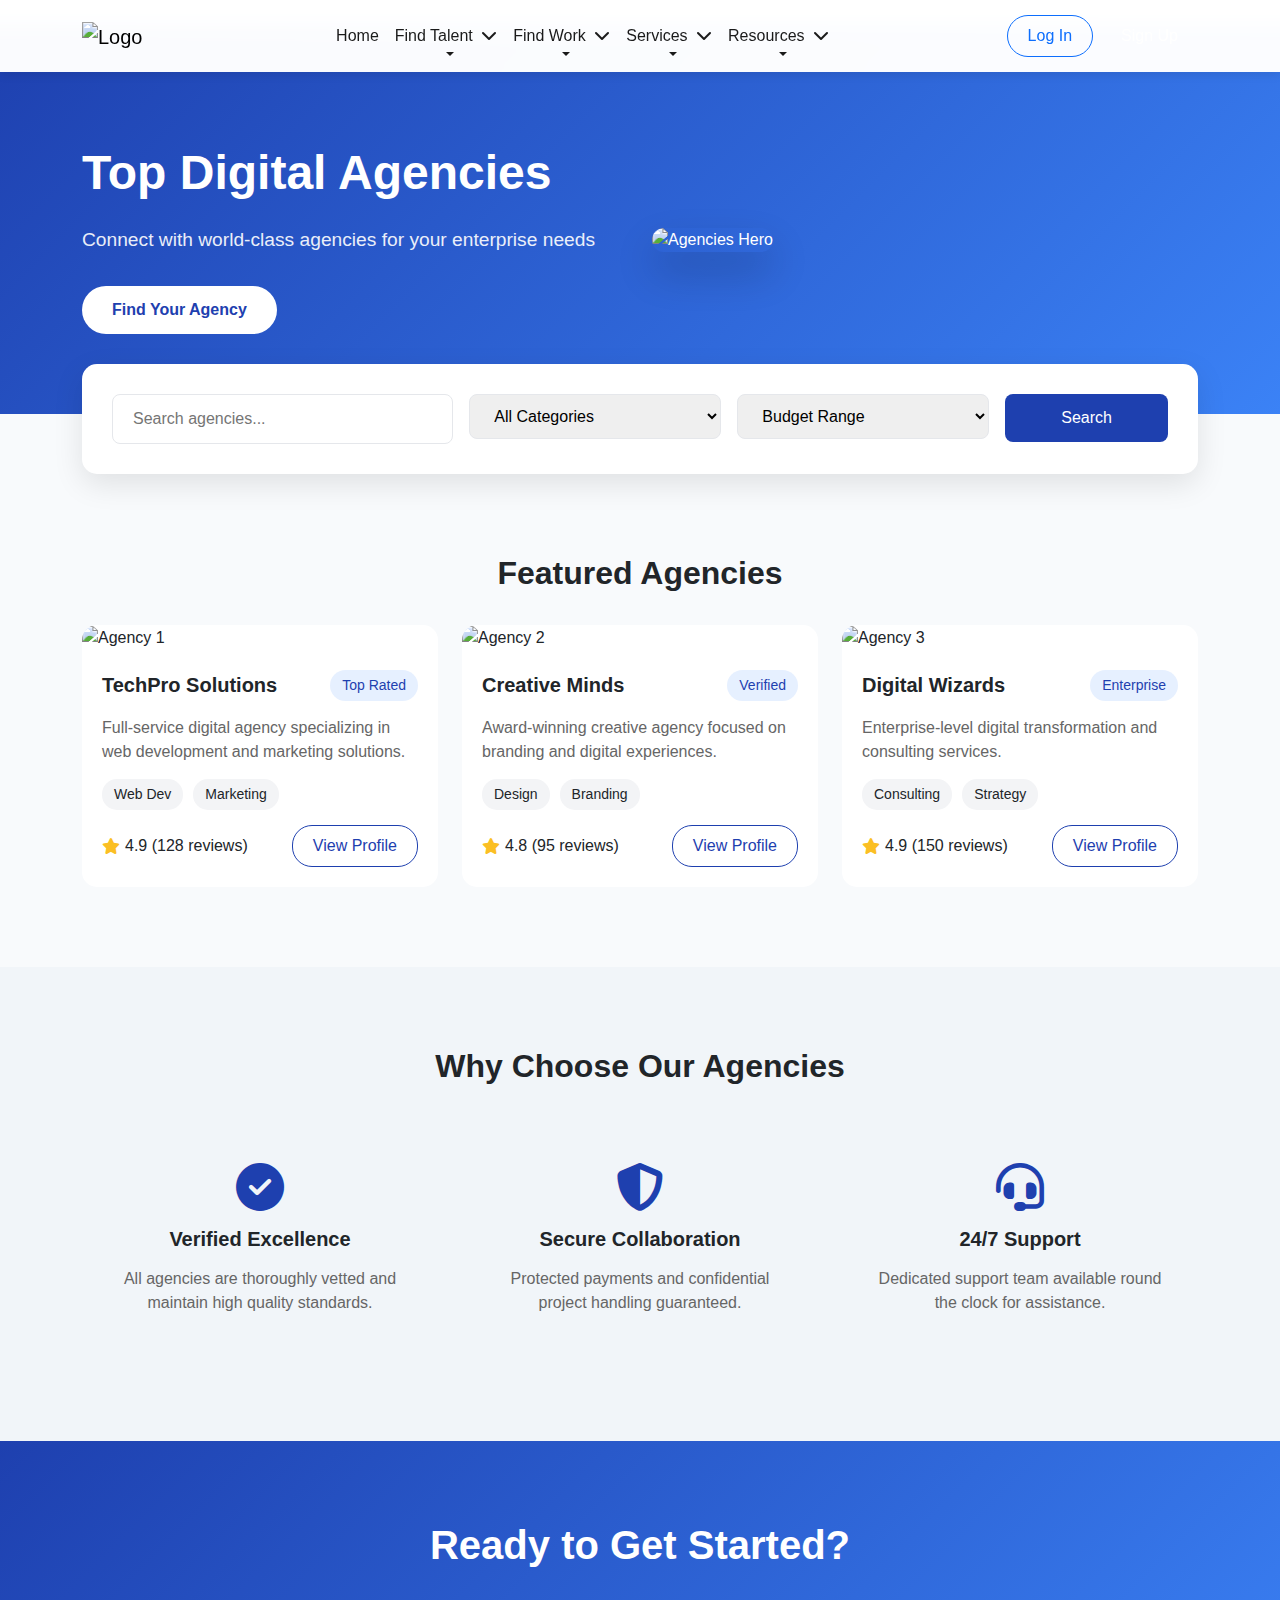
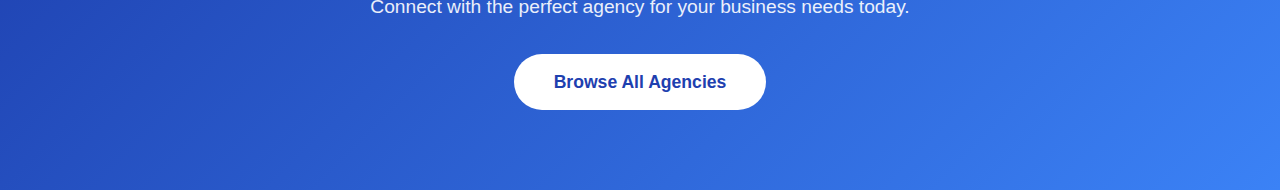
==== agencies.html @ 911f2a46 "Add files via upload" ====
<!DOCTYPE html>
<html lang="en">
<head>
    <meta charset="UTF-8">
    <meta name="viewport" content="width=device-width, initial-scale=1.0">
    <title>Top Agencies | DropServicePro</title>
    <link href="https://cdn.jsdelivr.net/npm/bootstrap@5.3.2/dist/css/bootstrap.min.css" rel="stylesheet">
    <link rel="stylesheet" href="https://cdnjs.cloudflare.com/ajax/libs/font-awesome/6.4.0/css/all.min.css">
    <!-- Include your navigation CSS file -->
    <link rel="stylesheet" href="navigation.css">
</head>
<body style="background-color: #f8fafc; font-family: 'Inter', sans-serif;">

  <header class="header-main fixed-top">
    <nav class="navbar navbar-expand-lg">
        <div class="container">
            <!-- Logo with Home Link -->
            <a class="navbar-brand" href="index.html">
                <img src="logo.png" alt="Logo" class="main-logo">
            </a>

            <!-- Mobile Toggle -->
            <button class="navbar-toggler" type="button" data-bs-toggle="collapse" data-bs-target="#mainNav">
                <span class="navbar-toggler-icon"></span>
            </button>

            <!-- Main Navigation -->
            <div class="collapse navbar-collapse" id="mainNav">
                <ul class="navbar-nav mx-auto">
                    <!-- Home -->
                    <li class="nav-item">
                        <a class="nav-link" href="index.html">Home</a>
                    </li>

                    <!-- Find Talent Dropdown -->
                    <li class="nav-item dropdown">
                        <a class="nav-link dropdown-toggle" href="#" data-bs-toggle="dropdown">
                            Find Talent
                            <i class="fas fa-chevron-down ms-1"></i>
                        </a>
                        <div class="dropdown-menu">
                            <a class="dropdown-item" href="freelancers.html">Browse Freelancers</a>
                            <a class="dropdown-item" href="agencies.html">Agencies</a>
                            <a class="dropdown-item" href="post-project.html">Post a Project</a>
                        </div>
                    </li>

                    <!-- Find Work Dropdown -->
                    <li class="nav-item dropdown">
                        <a class="nav-link dropdown-toggle" href="#" data-bs-toggle="dropdown">
                            Find Work
                            <i class="fas fa-chevron-down ms-1"></i>
                        </a>
                        <div class="dropdown-menu">
                            <a class="dropdown-item" href="jobs.html">Browse Jobs</a>
                            <a class="dropdown-item" href="saved-jobs.html">Saved Jobs</a>
                            <a class="dropdown-item" href="proposals.html">Proposals</a>
                        </div>
                    </li>

                    <!-- Services -->
                    <li class="nav-item dropdown">
                        <a class="nav-link dropdown-toggle" href="#" data-bs-toggle="dropdown">
                            Services
                            <i class="fas fa-chevron-down ms-1"></i>
                        </a>
                        <div class="dropdown-menu">
                            <a class="dropdown-item" href="service.html">All Services</a>
                            <a class="dropdown-item" href="development.html">Development</a>
                            <a class="dropdown-item" href="design.html">Design</a>
                            <a class="dropdown-item" href="marketing.html">Marketing</a>
                        </div>
                    </li>

                    <!-- Resources -->
                    <li class="nav-item dropdown">
                        <a class="nav-link dropdown-toggle" href="#" data-bs-toggle="dropdown">
                            Resources
                            <i class="fas fa-chevron-down ms-1"></i>
                        </a>
                        <div class="dropdown-menu">
                            <a class="dropdown-item" href="blog.html">Blog</a>
                            <a class="dropdown-item" href="guides.html">Guides</a>
                            <a class="dropdown-item" href="community.html">Community</a>
                        </div>
                    </li>
                </ul>

                <!-- Auth Buttons -->
                <div class="nav-auth d-flex align-items-center">
                    <a href="login.html" class="btn btn-outline-primary me-2">Log In</a>
                    <a href="signup.html" class="btn btn-primary">Sign Up</a>
                    
                    <!-- User Dropdown (show when logged in) -->
                    <div class="dropdown user-dropdown d-none">
                        <button class="btn dropdown-toggle" type="button" data-bs-toggle="dropdown">
                            <img src="avatar.jpg" alt="User" class="avatar-sm rounded-circle">
                            <span class="ms-2">John Doe</span>
                        </button>
                        <ul class="dropdown-menu dropdown-menu-end">
                            <li><a class="dropdown-item" href="profile.html">
                                <i class="fas fa-user me-2"></i>Profile</a></li>
                            <li><a class="dropdown-item" href="dashboard.html">
                                <i class="fas fa-tachometer-alt me-2"></i>Dashboard</a></li>
                            <li><a class="dropdown-item" href="settings.html">
                                <i class="fas fa-cog me-2"></i>Settings</a></li>
                            <li><hr class="dropdown-divider"></li>
                            <li><a class="dropdown-item text-danger" href="logout.html">
                                <i class="fas fa-sign-out-alt me-2"></i>Logout</a></li>
                        </ul>
                    </div>
                </div>
            </div>
        </div>
    </nav>
</header>
<br>

    <!-- Hero Section -->
    <section style="background: linear-gradient(135deg, #1e40af 0%, #3b82f6 100%); padding: 120px 0 80px; color: white;">
        <div class="container">
            <div class="row align-items-center">
                <div class="col-lg-6" style="animation: fadeInLeft 1s ease;">
                    <h1 style="font-size: 3rem; font-weight: 700; margin-bottom: 1.5rem;">
                        Top Digital Agencies
                    </h1>
                    <p style="font-size: 1.2rem; opacity: 0.9; margin-bottom: 2rem;">
                        Connect with world-class agencies for your enterprise needs
                    </p>
                    <button style="background: white; color: #1e40af; border: none; padding: 12px 30px; border-radius: 25px; font-weight: 600; transition: transform 0.3s ease; cursor: pointer;" 
                            onmouseover="this.style.transform='translateY(-3px)'" 
                            onmouseout="this.style.transform='translateY(0)'">
                        Find Your Agency
                    </button>
                </div>
                <div class="col-lg-6" style="animation: fadeInRight 1s ease;">
                    <img src="https://via.placeholder.com/600x400" alt="Agencies Hero" 
                         style="width: 100%; border-radius: 20px; box-shadow: 0 20px 40px rgba(0,0,0,0.2);">
                </div>
            </div>
        </div>
    </section>

    <!-- Search and Filter Section -->
    <section style="margin-top: -50px;">
        <div class="container">
            <div style="background: white; border-radius: 15px; padding: 30px; box-shadow: 0 10px 30px rgba(0,0,0,0.1);">
                <div class="row g-3">
                    <div class="col-lg-4">
                        <input type="text" placeholder="Search agencies..." 
                               style="width: 100%; padding: 12px 20px; border: 1px solid #e5e7eb; border-radius: 8px; font-size: 1rem;">
                    </div>
                    <div class="col-lg-3">
                        <select style="width: 100%; padding: 12px 20px; border: 1px solid #e5e7eb; border-radius: 8px; font-size: 1rem;">
                            <option>All Categories</option>
                            <option>Web Development</option>
                            <option>Digital Marketing</option>
                            <option>Design Services</option>
                        </select>
                    </div>
                    <div class="col-lg-3">
                        <select style="width: 100%; padding: 12px 20px; border: 1px solid #e5e7eb; border-radius: 8px; font-size: 1rem;">
                            <option>Budget Range</option>
                            <option>$1K - $5K</option>
                            <option>$5K - $10K</option>
                            <option>$10K+</option>
                        </select>
                    </div>
                    <div class="col-lg-2">
                        <button style="width: 100%; padding: 12px 20px; background: #1e40af; color: white; border: none; border-radius: 8px; font-weight: 500; cursor: pointer;">
                            Search
                        </button>
                    </div>
                </div>
            </div>
        </div>
    </section>

    <!-- Featured Agencies -->
    <section style="padding: 80px 0;">
        <div class="container">
            <h2 style="font-size: 2rem; font-weight: 700; margin-bottom: 2rem; text-align: center;">Featured Agencies</h2>
            
            <div class="row g-4">
                <!-- Agency Card 1 -->
                <div class="col-lg-4">
                    <div style="background: white; border-radius: 15px; overflow: hidden; transition: transform 0.3s ease; cursor: pointer;" 
                         onmouseover="this.style.transform='translateY(-10px)'" 
                         onmouseout="this.style.transform='translateY(0)'">
                        <img src="https://via.placeholder.com/400x200" alt="Agency 1" style="width: 100%;">
                        <div style="padding: 20px;">
                            <div style="display: flex; justify-content: space-between; align-items: center; margin-bottom: 15px;">
                                <h3 style="font-size: 1.25rem; font-weight: 600; margin: 0;">TechPro Solutions</h3>
                                <span style="background: #e6f0ff; color: #1e40af; padding: 5px 12px; border-radius: 20px; font-size: 0.875rem;">
                                    Top Rated
                                </span>
                            </div>
                            <p style="color: #666; margin-bottom: 15px;">Full-service digital agency specializing in web development and marketing solutions.</p>
                            <div style="display: flex; gap: 10px; margin-bottom: 15px;">
                                <span style="background: #f3f4f6; padding: 5px 12px; border-radius: 15px; font-size: 0.875rem;">Web Dev</span>
                                <span style="background: #f3f4f6; padding: 5px 12px; border-radius: 15px; font-size: 0.875rem;">Marketing</span>
                            </div>
                            <div style="display: flex; justify-content: space-between; align-items: center;">
                                <div style="display: flex; align-items: center;">
                                    <i class="fas fa-star" style="color: #fbbf24;"></i>
                                    <span style="margin-left: 5px;">4.9 (128 reviews)</span>
                                </div>
                                <button style="background: transparent; color: #1e40af; border: 1px solid #1e40af; padding: 8px 20px; border-radius: 20px; font-weight: 500; cursor: pointer;">
                                    View Profile
                                </button>
                            </div>
                        </div>
                    </div>
                </div>
                <style>
                  .header-main {
    background: rgba(255, 255, 255, 0.98);
    backdrop-filter: blur(10px);
    box-shadow: 0 2px 10px rgba(0,0,0,0.1);
}

.navbar {
    padding: 15px 0;
}

.main-logo {
    height: 40px;
    width: auto;
}
/* Header & Navigation Styles */
.header-main {
    background: rgba(255, 255, 255, 0.98);
    backdrop-filter: blur(10px);
    box-shadow: 0 2px 10px rgba(0,0,0,0.1);
}

.navbar {
    padding: 15px 0;
}

.main-logo {
    height: 40px;
    width: auto;
}

/* Navigation Links */
.navbar-nav .nav-link {
    font-weight: 500;
    padding: 8px 16px;
    color: #1a1a1a;
    transition: all 0.3s ease;
    position: relative;
}

.navbar-nav .nav-link:hover {
    color: var(--primary-color);
}

.navbar-nav .nav-link::after {
    content: '';
    position: absolute;
    bottom: 0;
    left: 50%;
    transform: translateX(-50%);
    width: 0;
    height: 2px;
    background: var(--primary-color);
    transition: width 0.3s ease;
}

.navbar-nav .nav-link:hover::after {
    width: 80%;
}

/* Dropdown Styles */
.dropdown-menu {
    border: none;
    box-shadow: 0 10px 30px rgba(0,0,0,0.1);
    border-radius: 12px;
    padding: 1rem;
    margin-top: 15px;
    animation: dropdownFade 0.3s ease;
}

@keyframes dropdownFade {
    from {
        opacity: 0;
        transform: translateY(10px);
    }
    to {
        opacity: 1;
        transform: translateY(0);
    }
}

.dropdown-item {
    padding: 8px 16px;
    border-radius: 6px;
    transition: all 0.3s ease;
}

.dropdown-item:hover {
    background-color: rgba(37,99,235,0.1);
    color: var(--primary-color);
    transform: translateX(5px);
}

/* Mega Menu */
.megamenu {
    padding: 1rem;
    width: 100%;
    border-radius: 12px;
    box-shadow: 0 10px 30px rgba(0,0,0,0.1);
}

.dropdown-header {
    font-weight: 600;
    color: #1a1a1a;
    padding: 0.5rem 1rem;
    margin-bottom: 0.5rem;
}

.dropdown-promo {
    background: linear-gradient(45deg, #2563eb, #1e40af);
    color: white;
    padding: 1.5rem;
    border-radius: 12px;
}

.dropdown-promo h6 {
    color: white;
    margin-bottom: 1rem;
}

/* Auth Buttons */
.nav-auth .btn {
    padding: 8px 20px;
    border-radius: 25px;
    font-weight: 500;
    transition: all 0.3s ease;
}

.nav-auth .btn-outline-primary:hover {
    background: var(--primary-color);
    color: white;
    transform: translateY(-2px);
}

.nav-auth .btn-primary {
    background: var(--primary-color);
    border: none;
}

.nav-auth .btn-primary:hover {
    background: var(--primary-dark);
    transform: translateY(-2px);
    box-shadow: 0 5px 15px rgba(37,99,235,0.3);
}

/* User Dropdown */
.avatar-sm {
    width: 32px;
    height: 32px;
    object-fit: cover;
}

.user-dropdown .dropdown-toggle {
    padding: 5px 15px;
    border-radius: 25px;
    border: 1px solid #e5e7eb;
    background: white;
    transition: all 0.3s ease;
}

.user-dropdown .dropdown-toggle:hover {
    border-color: var(--primary-color);
}

/* Badges */
.badge {
    padding: 0.35em 0.65em;
    font-size: 0.75em;
    font-weight: 500;
    border-radius: 20px;
}

/* Responsive */
@media (max-width: 991px) {
    .megamenu {
        padding: 1rem;
    }
    
    .dropdown-promo {
        margin-top: 1rem;
    }
    
    .nav-auth {
        margin-top: 1rem;
        justify-content: center;
    }
}
            </style>
                <!-- Agency Card 2 -->
                <div class="col-lg-4">
                    <div style="background: white; border-radius: 15px; overflow: hidden; transition: transform 0.3s ease; cursor: pointer;" 
                         onmouseover="this.style.transform='translateY(-10px)'" 
                         onmouseout="this.style.transform='translateY(0)'">
                        <img src="https://via.placeholder.com/400x200" alt="Agency 2" style="width: 100%;">
                        <div style="padding: 20px;">
                            <div style="display: flex; justify-content: space-between; align-items: center; margin-bottom: 15px;">
                                <h3 style="font-size: 1.25rem; font-weight: 600; margin: 0;">Creative Minds</h3>
                                <span style="background: #e6f0ff; color: #1e40af; padding: 5px 12px; border-radius: 20px; font-size: 0.875rem;">
                                    Verified
                                </span>
                            </div>
                            <p style="color: #666; margin-bottom: 15px;">Award-winning creative agency focused on branding and digital experiences.</p>
                            <div style="display: flex; gap: 10px; margin-bottom: 15px;">
                                <span style="background: #f3f4f6; padding: 5px 12px; border-radius: 15px; font-size: 0.875rem;">Design</span>
                                <span style="background: #f3f4f6; padding: 5px 12px; border-radius: 15px; font-size: 0.875rem;">Branding</span>
                            </div>
                            <div style="display: flex; justify-content: space-between; align-items: center;">
                                <div style="display: flex; align-items: center;">
                                    <i class="fas fa-star" style="color: #fbbf24;"></i>
                                    <span style="margin-left: 5px;">4.8 (95 reviews)</span>
                                </div>
                                <button style="background: transparent; color: #1e40af; border: 1px solid #1e40af; padding: 8px 20px; border-radius: 20px; font-weight: 500; cursor: pointer;">
                                    View Profile
                                </button>
                            </div>
                        </div>
                    </div>
                </div>

                <!-- Agency Card 3 -->
                <div class="col-lg-4">
                    <div style="background: white; border-radius: 15px; overflow: hidden; transition: transform 0.3s ease; cursor: pointer;" 
                         onmouseover="this.style.transform='translateY(-10px)'" 
                         onmouseout="this.style.transform='translateY(0)'">
                        <img src="https://via.placeholder.com/400x200" alt="Agency 3" style="width: 100%;">
                        <div style="padding: 20px;">
                            <div style="display: flex; justify-content: space-between; align-items: center; margin-bottom: 15px;">
                                <h3 style="font-size: 1.25rem; font-weight: 600; margin: 0;">Digital Wizards</h3>
                                <span style="background: #e6f0ff; color: #1e40af; padding: 5px 12px; border-radius: 20px; font-size: 0.875rem;">
                                    Enterprise
                                </span>
                            </div>
                            <p style="color: #666; margin-bottom: 15px;">Enterprise-level digital transformation and consulting services.</p>
                            <div style="display: flex; gap: 10px; margin-bottom: 15px;">
                                <span style="background: #f3f4f6; padding: 5px 12px; border-radius: 15px; font-size: 0.875rem;">Consulting</span>
                                <span style="background: #f3f4f6; padding: 5px 12px; border-radius: 15px; font-size: 0.875rem;">Strategy</span>
                            </div>
                            <div style="display: flex; justify-content: space-between; align-items: center;">
                                <div style="display: flex; align-items: center;">
                                    <i class="fas fa-star" style="color: #fbbf24;"></i>
                                    <span style="margin-left: 5px;">4.9 (150 reviews)</span>
                                </div>
                                <button style="background: transparent; color: #1e40af; border: 1px solid #1e40af; padding: 8px 20px; border-radius: 20px; font-weight: 500; cursor: pointer;">
                                    View Profile
                                </button>
                            </div>
                        </div>
                    </div>
                </div>
            </div>
        </div>
    </section>

    <!-- Why Choose Our Agencies -->
    <section style="padding: 80px 0; background: #f1f5f9;">
        <div class="container">
            <h2 style="font-size: 2rem; font-weight: 700; text-align: center; margin-bottom: 3rem;">
                Why Choose Our Agencies
            </h2>
            
            <div class="row g-4">
                <!-- Feature 1 -->
                <div class="col-lg-4">
                    <div style="text-align: center; padding: 30px;">
                        <i class="fas fa-check-circle" style="font-size: 3rem; color: #1e40af; margin-bottom: 1rem;"></i>
                        <h3 style="font-size: 1.25rem; font-weight: 600; margin-bottom: 1rem;">Verified Excellence</h3>
                        <p style="color: #666;">All agencies are thoroughly vetted and maintain high quality standards.</p>
                    </div>
                </div>

                <!-- Feature 2 -->
                <div class="col-lg-4">
                    <div style="text-align: center; padding: 30px;">
                        <i class="fas fa-shield-alt" style="font-size: 3rem; color: #1e40af; margin-bottom: 1rem;"></i>
                        <h3 style="font-size: 1.25rem; font-weight: 600; margin-bottom: 1rem;">Secure Collaboration</h3>
                        <p style="color: #666;">Protected payments and confidential project handling guaranteed.</p>
                    </div>
                </div>

                <!-- Feature 3 -->
                <div class="col-lg-4">
                    <div style="text-align: center; padding: 30px;">
                        <i class="fas fa-headset" style="font-size: 3rem; color: #1e40af; margin-bottom: 1rem;"></i>
                        <h3 style="font-size: 1.25rem; font-weight: 600; margin-bottom: 1rem;">24/7 Support</h3>
                        <p style="color: #666;">Dedicated support team available round the clock for assistance.</p>
                    </div>
                </div>
            </div>
        </div>
    </section>

    <!-- Call to Action -->
    <section style="padding: 80px 0; background: linear-gradient(135deg, #1e40af 0%, #3b82f6 100%); color: white; text-align: center;">
        <div class="container">
            <h2 style="font-size: 2.5rem; font-weight: 700; margin-bottom: 1.5rem;">Ready to Get Started?</h2>
            <p style="font-size: 1.2rem; opacity: 0.9; margin-bottom: 2rem;">Connect with the perfect agency for your business needs today.</p>
            <button style="background: white; color: #1e40af; border: none; padding: 15px 40px; border-radius: 30px; font-size: 1.1rem; font-weight: 600; cursor: pointer; transition: transform 0.3s ease;"
                    onmouseover="this.style.transform='translateY(-3px)'" 
                    onmouseout="this.style.transform='translateY(0)'">
                Browse All Agencies
            </button>
        </div>
    </section>

    <!-- Scripts -->
    <script src="https://cdn.jsdelivr.net/npm/bootstrap@5.3.2/dist/js/bootstrap.bundle.min.js"></script>
</body>
</html>
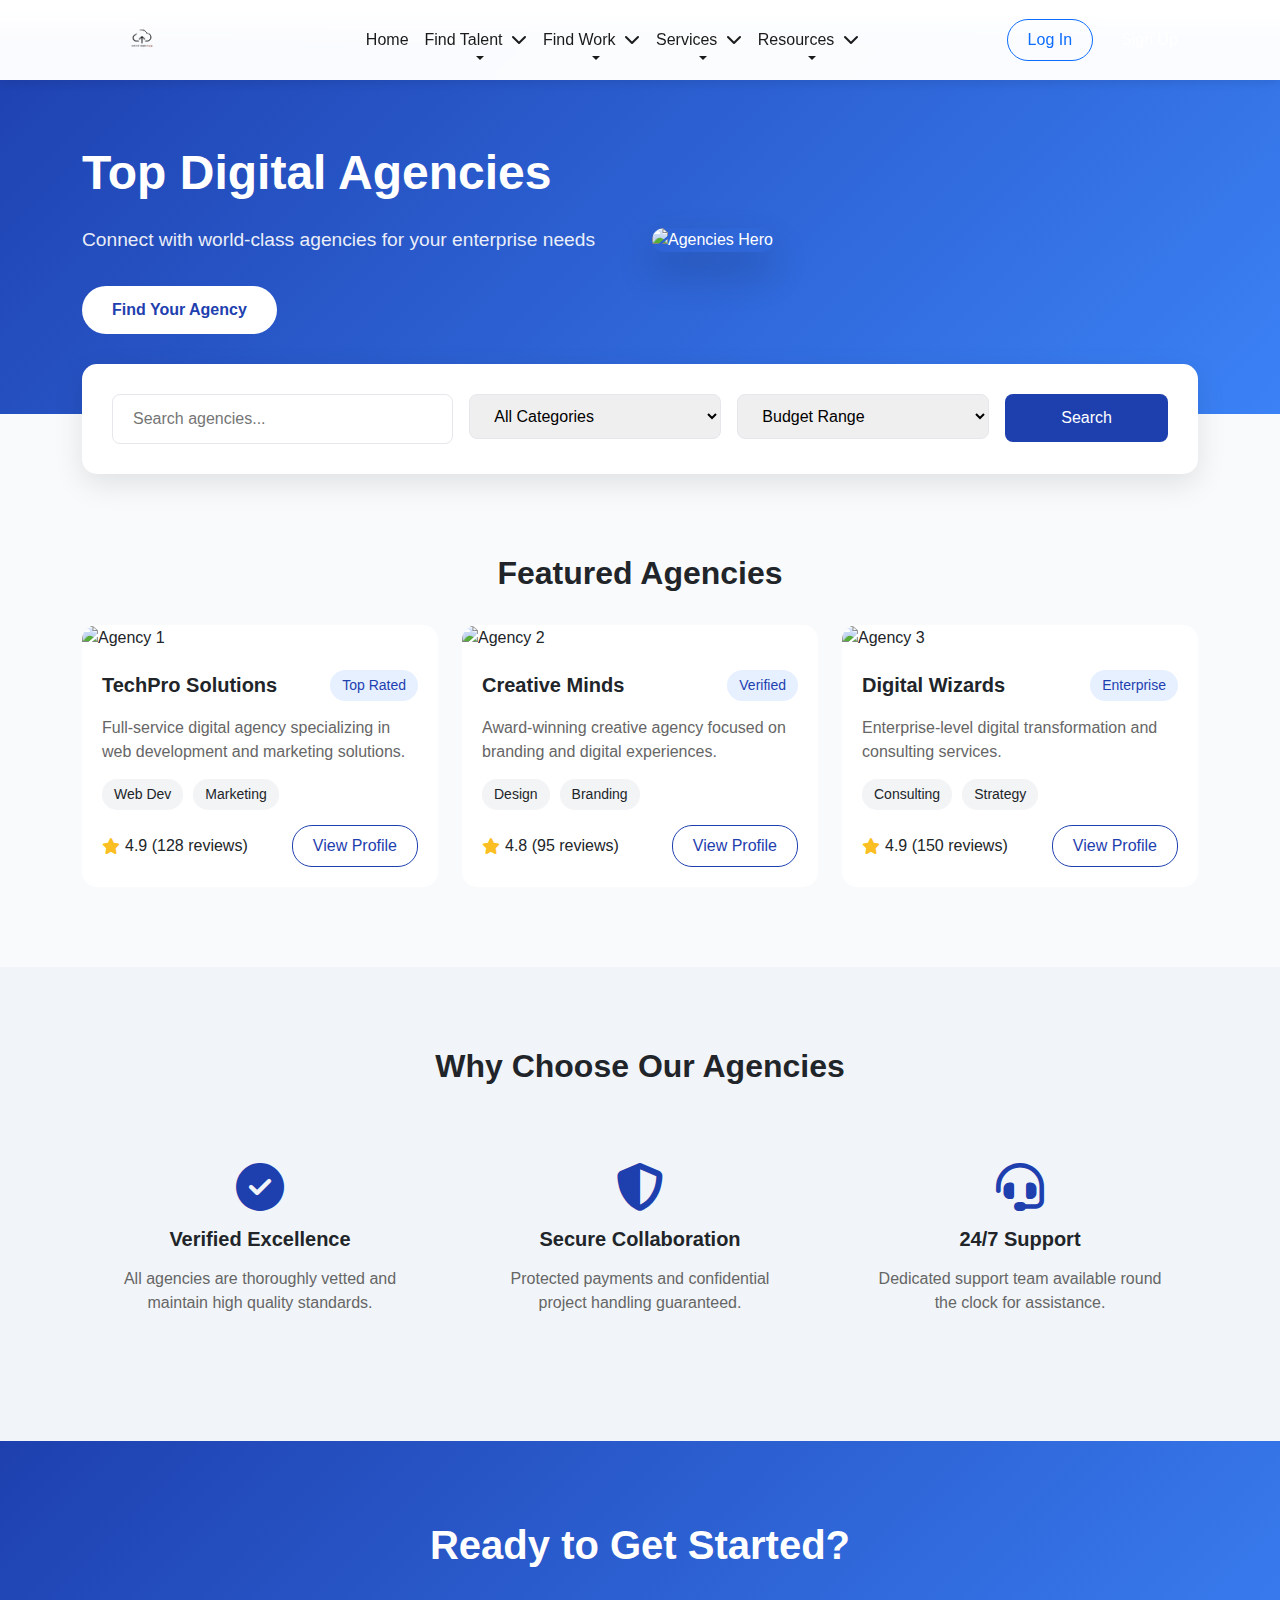
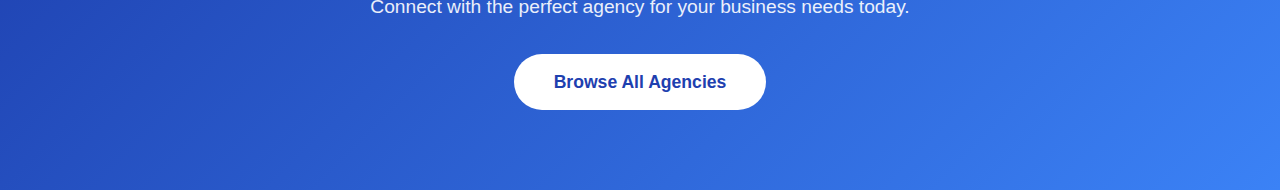
==== commit eab029b2: "agencies.html" ====
--- a/agencies.html
+++ b/agencies.html
@@ -16,7 +16,7 @@
         <div class="container">
             <!-- Logo with Home Link -->
             <a class="navbar-brand" href="index.html">
-                <img src="logo.png" alt="Logo" class="main-logo">
+                <img src="download__1_-removebg-preview.png" alt="Logo" class="main-logo">
             </a>
 
             <!-- Mobile Toggle -->
@@ -134,7 +134,7 @@
                     </button>
                 </div>
                 <div class="col-lg-6" style="animation: fadeInRight 1s ease;">
-                    <img src="https://via.placeholder.com/600x400" alt="Agencies Hero" 
+                    <img src="hhttps://images.pexels.com/photos/1181263/pexels-photo-1181263.jpeg?auto=compress&cs=tinysrgb&w=600" alt="Agencies Hero" 
                          style="width: 100%; border-radius: 20px; box-shadow: 0 20px 40px rgba(0,0,0,0.2);">
                 </div>
             </div>
@@ -187,7 +187,7 @@
                     <div style="background: white; border-radius: 15px; overflow: hidden; transition: transform 0.3s ease; cursor: pointer;" 
                          onmouseover="this.style.transform='translateY(-10px)'" 
                          onmouseout="this.style.transform='translateY(0)'">
-                        <img src="https://via.placeholder.com/400x200" alt="Agency 1" style="width: 100%;">
+                        <img src="https://images.pexels.com/photos/6432109/pexels-photo-6432109.jpeg?auto=compress&cs=tinysrgb&w=600" alt="Agency 1" style="width: 100%;">
                         <div style="padding: 20px;">
                             <div style="display: flex; justify-content: space-between; align-items: center; margin-bottom: 15px;">
                                 <h3 style="font-size: 1.25rem; font-weight: 600; margin: 0;">TechPro Solutions</h3>
@@ -405,7 +405,7 @@
                     <div style="background: white; border-radius: 15px; overflow: hidden; transition: transform 0.3s ease; cursor: pointer;" 
                          onmouseover="this.style.transform='translateY(-10px)'" 
                          onmouseout="this.style.transform='translateY(0)'">
-                        <img src="https://via.placeholder.com/400x200" alt="Agency 2" style="width: 100%;">
+                        <img src="https://images.pexels.com/photos/6665069/pexels-photo-6665069.jpeg?auto=compress&cs=tinysrgb&w=600" alt="Agency 2" style="width: 100%;">
                         <div style="padding: 20px;">
                             <div style="display: flex; justify-content: space-between; align-items: center; margin-bottom: 15px;">
                                 <h3 style="font-size: 1.25rem; font-weight: 600; margin: 0;">Creative Minds</h3>
@@ -436,7 +436,7 @@
                     <div style="background: white; border-radius: 15px; overflow: hidden; transition: transform 0.3s ease; cursor: pointer;" 
                          onmouseover="this.style.transform='translateY(-10px)'" 
                          onmouseout="this.style.transform='translateY(0)'">
-                        <img src="https://via.placeholder.com/400x200" alt="Agency 3" style="width: 100%;">
+                        <img src="https://images.pexels.com/photos/6801428/pexels-photo-6801428.jpeg?auto=compress&cs=tinysrgb&w=600" alt="Agency 3" style="width: 100%;">
                         <div style="padding: 20px;">
                             <div style="display: flex; justify-content: space-between; align-items: center; margin-bottom: 15px;">
                                 <h3 style="font-size: 1.25rem; font-weight: 600; margin: 0;">Digital Wizards</h3>
